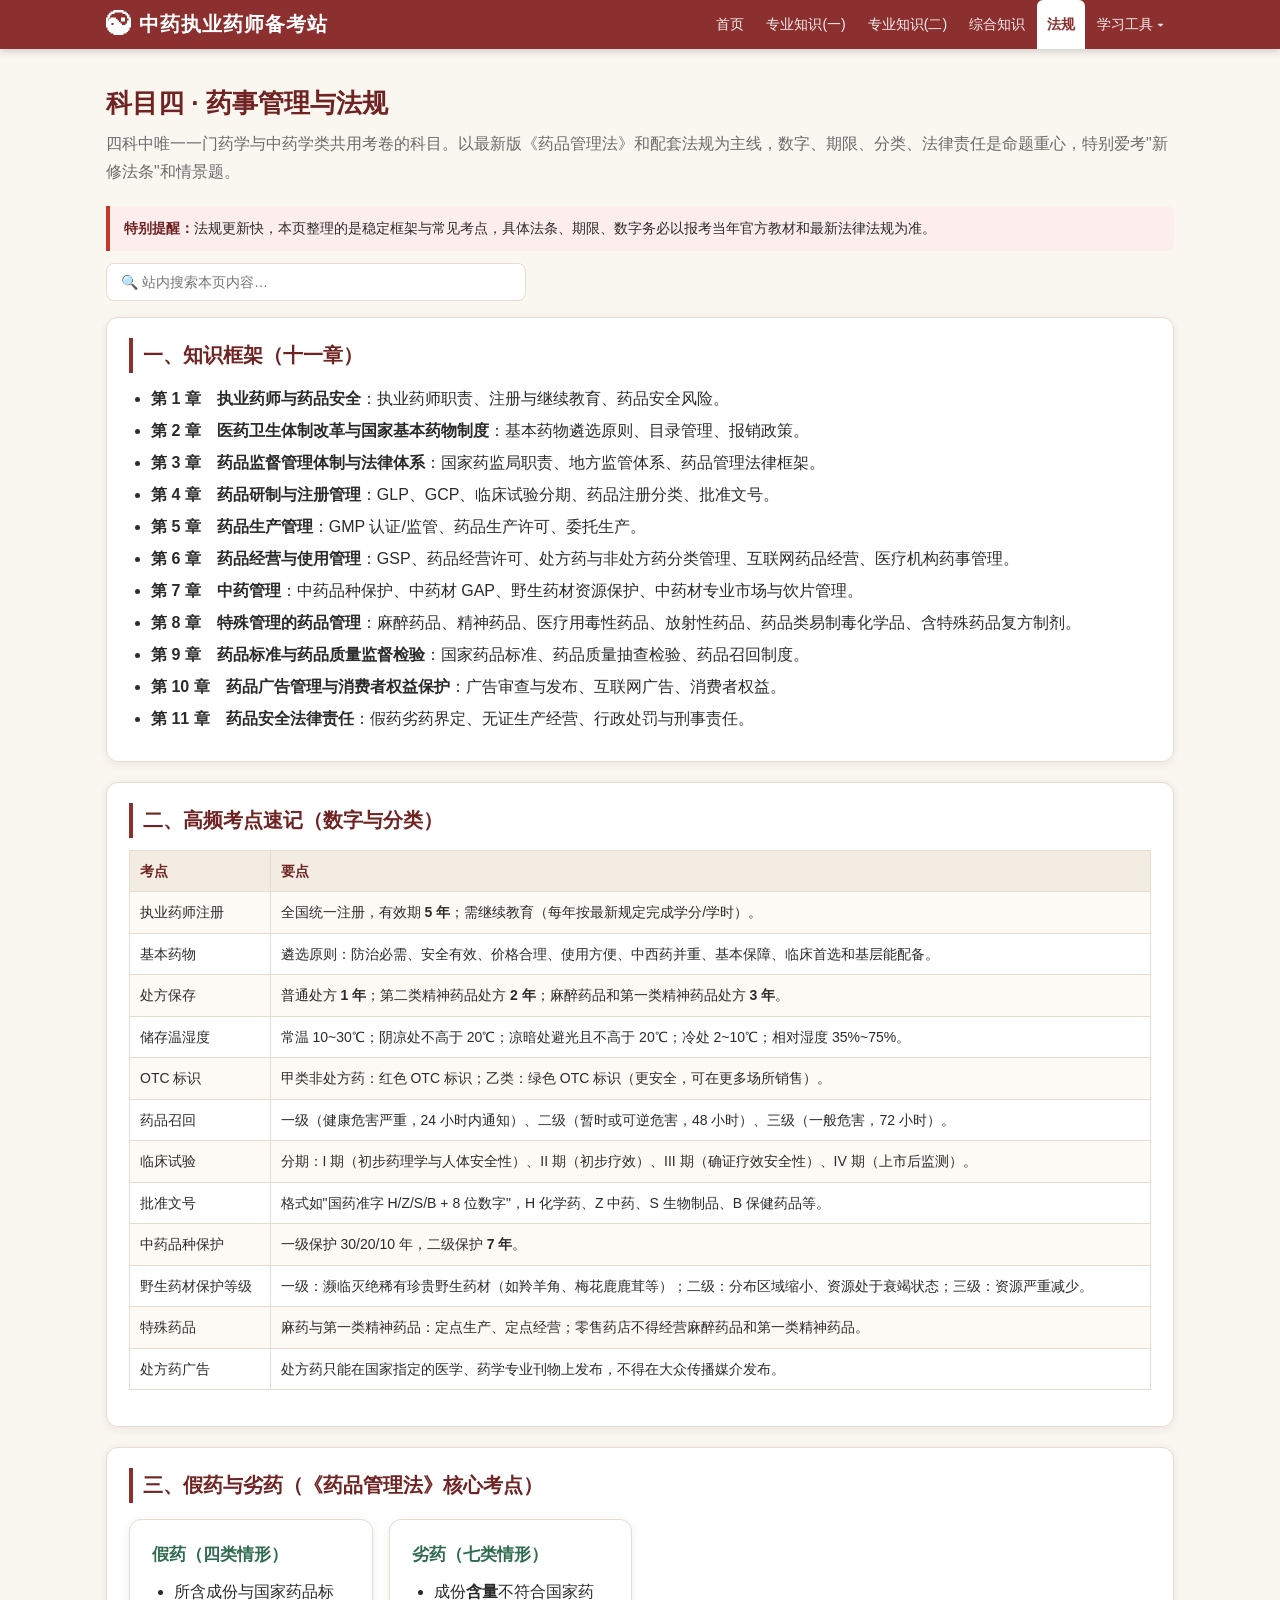
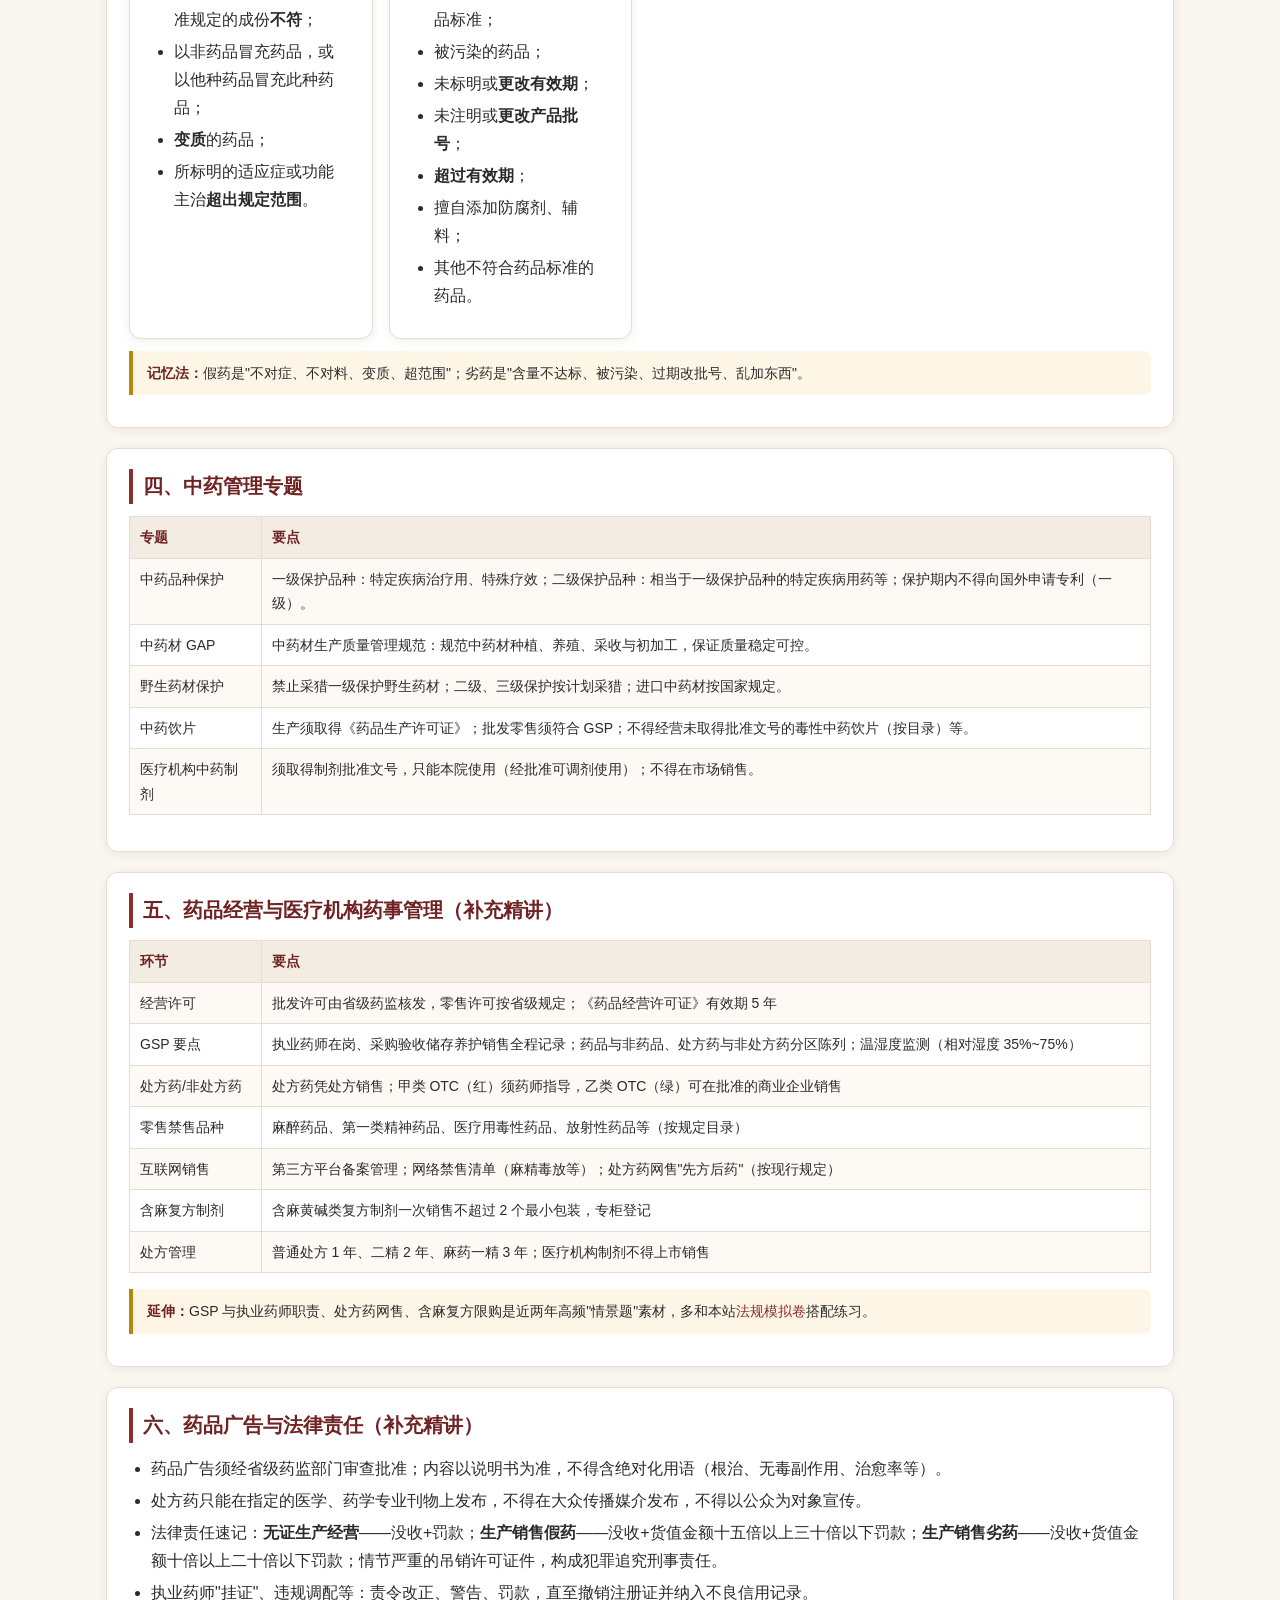
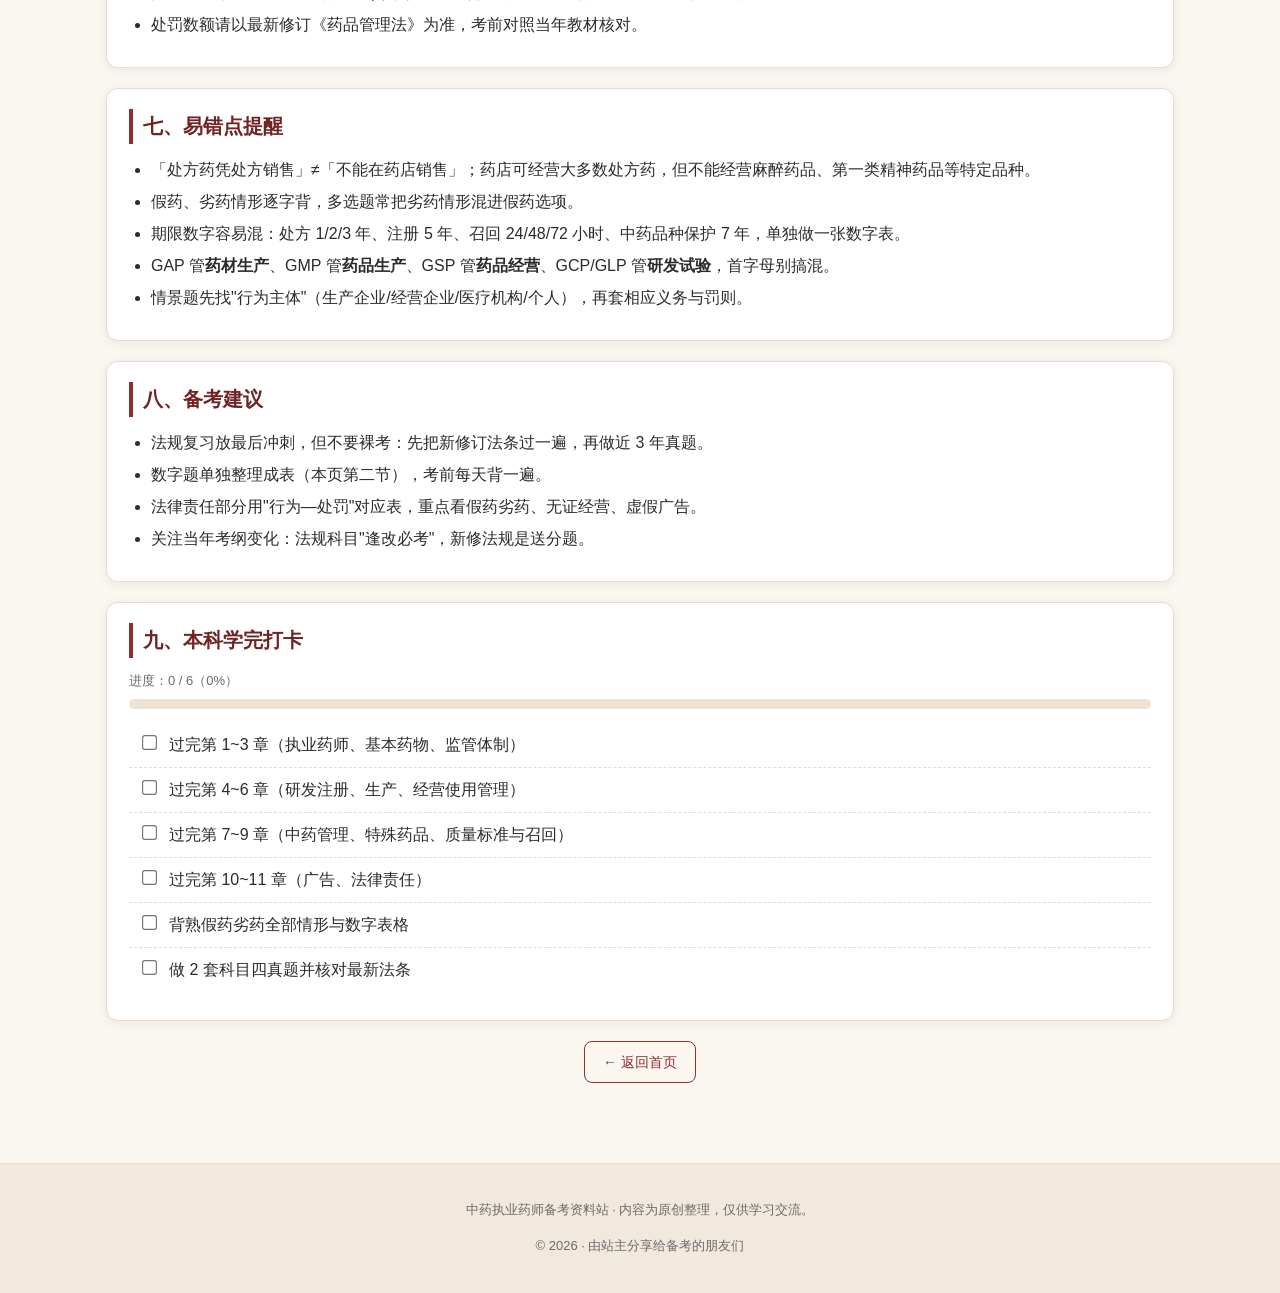
==== subjects/fl.html @ 7701dc7d "中药执业药师备考资料站：科目框架、口诀、精讲、模拟卷、视频导航" ====
<!DOCTYPE html>
<html lang="zh-CN">
<head>
  <meta charset="UTF-8">
  <meta name="viewport" content="width=device-width, initial-scale=1.0">
  <title>科目四 · 药事管理与法规｜中药执业药师备考站</title>
  <link rel="stylesheet" href="../css/style.css">
</head>
<body data-page="fl">
  <header class="site-header">
    <div class="header-inner">
      <div class="brand"><a href="../index.html"><span class="logo">☯</span> 中药执业药师备考站</a></div>
      <nav class="site-nav">
        <ul>
          <li><a href="../index.html">首页</a></li>
          <li><a href="z1.html">专业知识(一)</a></li>
          <li><a href="z2.html">专业知识(二)</a></li>
          <li><a href="zh.html">综合知识</a></li>
          <li><a href="fl.html">法规</a></li>
          <li class="dropdown">
            <a href="#" class="drop-toggle">学习工具 ▾</a>
            <ul class="drop-menu">
              <li><a href="../tools/koujue.html">记忆口诀</a></li>
              <li><a href="../tools/plan.html">备考计划</a></li>
              <li><a href="../tools/info.html">报考信息</a></li>
              <li><a href="../tools/videos.html">课件视频</a></li>
              <li><a href="../tools/mock.html">模拟试卷</a></li>
              <li><a href="../tools/jingjiang.html">精讲讲义</a></li>
            </ul>
          </li>
        </ul>
      </nav>
    </div>
  </header>

  <main class="wrap">
    <h1 class="page-title">科目四 · 药事管理与法规</h1>
    <p class="page-sub">四科中唯一一门药学与中药学类共用考卷的科目。以最新版《药品管理法》和配套法规为主线，数字、期限、分类、法律责任是命题重心，特别爱考"新修法条"和情景题。</p>

    <div class="tip tip-warn"><strong>特别提醒：</strong>法规更新快，本页整理的是稳定框架与常见考点，具体法条、期限、数字务必以报考当年官方教材和最新法律法规为准。</div>

    <input type="search" id="siteSearch" class="search-box" placeholder="🔍 站内搜索本页内容…">

    <div class="card" data-search>
      <h2>一、知识框架（十一章）</h2>
      <ul class="tight">
        <li><strong>第 1 章　执业药师与药品安全</strong>：执业药师职责、注册与继续教育、药品安全风险。</li>
        <li><strong>第 2 章　医药卫生体制改革与国家基本药物制度</strong>：基本药物遴选原则、目录管理、报销政策。</li>
        <li><strong>第 3 章　药品监督管理体制与法律体系</strong>：国家药监局职责、地方监管体系、药品管理法律框架。</li>
        <li><strong>第 4 章　药品研制与注册管理</strong>：GLP、GCP、临床试验分期、药品注册分类、批准文号。</li>
        <li><strong>第 5 章　药品生产管理</strong>：GMP 认证/监管、药品生产许可、委托生产。</li>
        <li><strong>第 6 章　药品经营与使用管理</strong>：GSP、药品经营许可、处方药与非处方药分类管理、互联网药品经营、医疗机构药事管理。</li>
        <li><strong>第 7 章　中药管理</strong>：中药品种保护、中药材 GAP、野生药材资源保护、中药材专业市场与饮片管理。</li>
        <li><strong>第 8 章　特殊管理的药品管理</strong>：麻醉药品、精神药品、医疗用毒性药品、放射性药品、药品类易制毒化学品、含特殊药品复方制剂。</li>
        <li><strong>第 9 章　药品标准与药品质量监督检验</strong>：国家药品标准、药品质量抽查检验、药品召回制度。</li>
        <li><strong>第 10 章　药品广告管理与消费者权益保护</strong>：广告审查与发布、互联网广告、消费者权益。</li>
        <li><strong>第 11 章　药品安全法律责任</strong>：假药劣药界定、无证生产经营、行政处罚与刑事责任。</li>
      </ul>
    </div>

    <div class="card" data-search>
      <h2>二、高频考点速记（数字与分类）</h2>
      <table>
        <tr><th>考点</th><th>要点</th></tr>
        <tr><td>执业药师注册</td><td>全国统一注册，有效期 <strong>5 年</strong>；需继续教育（每年按最新规定完成学分/学时）。</td></tr>
        <tr><td>基本药物</td><td>遴选原则：防治必需、安全有效、价格合理、使用方便、中西药并重、基本保障、临床首选和基层能配备。</td></tr>
        <tr><td>处方保存</td><td>普通处方 <strong>1 年</strong>；第二类精神药品处方 <strong>2 年</strong>；麻醉药品和第一类精神药品处方 <strong>3 年</strong>。</td></tr>
        <tr><td>储存温湿度</td><td>常温 10~30℃；阴凉处不高于 20℃；凉暗处避光且不高于 20℃；冷处 2~10℃；相对湿度 35%~75%。</td></tr>
        <tr><td>OTC 标识</td><td>甲类非处方药：红色 OTC 标识；乙类：绿色 OTC 标识（更安全，可在更多场所销售）。</td></tr>
        <tr><td>药品召回</td><td>一级（健康危害严重，24 小时内通知）、二级（暂时或可逆危害，48 小时）、三级（一般危害，72 小时）。</td></tr>
        <tr><td>临床试验</td><td>分期：I 期（初步药理学与人体安全性）、II 期（初步疗效）、III 期（确证疗效安全性）、IV 期（上市后监测）。</td></tr>
        <tr><td>批准文号</td><td>格式如"国药准字 H/Z/S/B + 8 位数字"，H 化学药、Z 中药、S 生物制品、B 保健药品等。</td></tr>
        <tr><td>中药品种保护</td><td>一级保护 30/20/10 年，二级保护 <strong>7 年</strong>。</td></tr>
        <tr><td>野生药材保护等级</td><td>一级：濒临灭绝稀有珍贵野生药材（如羚羊角、梅花鹿鹿茸等）；二级：分布区域缩小、资源处于衰竭状态；三级：资源严重减少。</td></tr>
        <tr><td>特殊药品</td><td>麻药与第一类精神药品：定点生产、定点经营；零售药店不得经营麻醉药品和第一类精神药品。</td></tr>
        <tr><td>处方药广告</td><td>处方药只能在国家指定的医学、药学专业刊物上发布，不得在大众传播媒介发布。</td></tr>
      </table>
    </div>

    <div class="card" data-search>
      <h2>三、假药与劣药（《药品管理法》核心考点）</h2>
      <div class="subject-grid">
        <div class="card" style="margin:0">
          <h3 style="margin-top:0">假药（四类情形）</h3>
          <ul class="tight">
            <li>所含成份与国家药品标准规定的成份<strong>不符</strong>；</li>
            <li>以非药品冒充药品，或以他种药品冒充此种药品；</li>
            <li><strong>变质</strong>的药品；</li>
            <li>所标明的适应症或功能主治<strong>超出规定范围</strong>。</li>
          </ul>
        </div>
        <div class="card" style="margin:0">
          <h3 style="margin-top:0">劣药（七类情形）</h3>
          <ul class="tight">
            <li>成份<strong>含量</strong>不符合国家药品标准；</li>
            <li>被污染的药品；</li>
            <li>未标明或<strong>更改有效期</strong>；</li>
            <li>未注明或<strong>更改产品批号</strong>；</li>
            <li><strong>超过有效期</strong>；</li>
            <li>擅自添加防腐剂、辅料；</li>
            <li>其他不符合药品标准的药品。</li>
          </ul>
        </div>
      </div>
      <div class="tip"><strong>记忆法：</strong>假药是"不对症、不对料、变质、超范围"；劣药是"含量不达标、被污染、过期改批号、乱加东西"。</div>
    </div>

    <div class="card" data-search>
      <h2>四、中药管理专题</h2>
      <table>
        <tr><th>专题</th><th>要点</th></tr>
        <tr><td>中药品种保护</td><td>一级保护品种：特定疾病治疗用、特殊疗效；二级保护品种：相当于一级保护品种的特定疾病用药等；保护期内不得向国外申请专利（一级）。</td></tr>
        <tr><td>中药材 GAP</td><td>中药材生产质量管理规范：规范中药材种植、养殖、采收与初加工，保证质量稳定可控。</td></tr>
        <tr><td>野生药材保护</td><td>禁止采猎一级保护野生药材；二级、三级保护按计划采猎；进口中药材按国家规定。</td></tr>
        <tr><td>中药饮片</td><td>生产须取得《药品生产许可证》；批发零售须符合 GSP；不得经营未取得批准文号的毒性中药饮片（按目录）等。</td></tr>
        <tr><td>医疗机构中药制剂</td><td>须取得制剂批准文号，只能本院使用（经批准可调剂使用）；不得在市场销售。</td></tr>
      </table>
    </div>

    <div class="card" data-search>
      <h2>五、药品经营与医疗机构药事管理（补充精讲）</h2>
      <table>
        <tr><th>环节</th><th>要点</th></tr>
        <tr><td>经营许可</td><td>批发许可由省级药监核发，零售许可按省级规定；《药品经营许可证》有效期 5 年</td></tr>
        <tr><td>GSP 要点</td><td>执业药师在岗、采购验收储存养护销售全程记录；药品与非药品、处方药与非处方药分区陈列；温湿度监测（相对湿度 35%~75%）</td></tr>
        <tr><td>处方药/非处方药</td><td>处方药凭处方销售；甲类 OTC（红）须药师指导，乙类 OTC（绿）可在批准的商业企业销售</td></tr>
        <tr><td>零售禁售品种</td><td>麻醉药品、第一类精神药品、医疗用毒性药品、放射性药品等（按规定目录）</td></tr>
        <tr><td>互联网销售</td><td>第三方平台备案管理；网络禁售清单（麻精毒放等）；处方药网售"先方后药"（按现行规定）</td></tr>
        <tr><td>含麻复方制剂</td><td>含麻黄碱类复方制剂一次销售不超过 2 个最小包装，专柜登记</td></tr>
        <tr><td>处方管理</td><td>普通处方 1 年、二精 2 年、麻药一精 3 年；医疗机构制剂不得上市销售</td></tr>
      </table>
      <div class="tip"><strong>延伸：</strong>GSP 与执业药师职责、处方药网售、含麻复方限购是近两年高频"情景题"素材，多和本站<a href="../tools/mock-fagui.html">法规模拟卷</a>搭配练习。</div>
    </div>

    <div class="card" data-search>
      <h2>六、药品广告与法律责任（补充精讲）</h2>
      <ul class="tight">
        <li>药品广告须经省级药监部门审查批准；内容以说明书为准，不得含绝对化用语（根治、无毒副作用、治愈率等）。</li>
        <li>处方药只能在指定的医学、药学专业刊物上发布，不得在大众传播媒介发布，不得以公众为对象宣传。</li>
        <li>法律责任速记：<strong>无证生产经营</strong>——没收+罚款；<strong>生产销售假药</strong>——没收+货值金额十五倍以上三十倍以下罚款；<strong>生产销售劣药</strong>——没收+货值金额十倍以上二十倍以下罚款；情节严重的吊销许可证件，构成犯罪追究刑事责任。</li>
        <li>执业药师"挂证"、违规调配等：责令改正、警告、罚款，直至撤销注册证并纳入不良信用记录。</li>
        <li>处罚数额请以最新修订《药品管理法》为准，考前对照当年教材核对。</li>
      </ul>
    </div>

    <div class="card" data-search>
      <h2>七、易错点提醒</h2>
      <ul class="tight">
        <li>「处方药凭处方销售」≠「不能在药店销售」；药店可经营大多数处方药，但不能经营麻醉药品、第一类精神药品等特定品种。</li>
        <li>假药、劣药情形逐字背，多选题常把劣药情形混进假药选项。</li>
        <li>期限数字容易混：处方 1/2/3 年、注册 5 年、召回 24/48/72 小时、中药品种保护 7 年，单独做一张数字表。</li>
        <li>GAP 管<strong>药材生产</strong>、GMP 管<strong>药品生产</strong>、GSP 管<strong>药品经营</strong>、GCP/GLP 管<strong>研发试验</strong>，首字母别搞混。</li>
        <li>情景题先找"行为主体"（生产企业/经营企业/医疗机构/个人），再套相应义务与罚则。</li>
      </ul>
    </div>

    <div class="card" data-search>
      <h2>八、备考建议</h2>
      <ul class="tight">
        <li>法规复习放最后冲刺，但不要裸考：先把新修订法条过一遍，再做近 3 年真题。</li>
        <li>数字题单独整理成表（本页第二节），考前每天背一遍。</li>
        <li>法律责任部分用"行为—处罚"对应表，重点看假药劣药、无证经营、虚假广告。</li>
        <li>关注当年考纲变化：法规科目"逢改必考"，新修法规是送分题。</li>
      </ul>
    </div>

    <div class="card">
      <h2>九、本科学完打卡</h2>
      <div class="progress-wrap">
        <div class="progress-text">进度：0 / 0</div>
        <div class="progress-bar"><div class="progress-fill"></div></div>
      </div>
      <ul class="checklist">
        <li><input type="checkbox" id="fl-1" data-k="fl-1"><label for="fl-1">过完第 1~3 章（执业药师、基本药物、监管体制）</label></li>
        <li><input type="checkbox" id="fl-2" data-k="fl-2"><label for="fl-2">过完第 4~6 章（研发注册、生产、经营使用管理）</label></li>
        <li><input type="checkbox" id="fl-3" data-k="fl-3"><label for="fl-3">过完第 7~9 章（中药管理、特殊药品、质量标准与召回）</label></li>
        <li><input type="checkbox" id="fl-4" data-k="fl-4"><label for="fl-4">过完第 10~11 章（广告、法律责任）</label></li>
        <li><input type="checkbox" id="fl-5" data-k="fl-5"><label for="fl-5">背熟假药劣药全部情形与数字表格</label></li>
        <li><input type="checkbox" id="fl-6" data-k="fl-6"><label for="fl-6">做 2 套科目四真题并核对最新法条</label></li>
      </ul>
    </div>

    <p class="center no-print"><a class="btn btn-outline" href="../index.html">← 返回首页</a></p>
  </main>

  <footer class="footer">
    <p>中药执业药师备考资料站 · 内容为原创整理，仅供学习交流。</p>
    <p>© <span data-year>2026</span> · 由站主分享给备考的朋友们</p>
  </footer>

  <script src="../js/main.js"></script>
</body>
</html>
---- css/style.css ----
:root {
  --brand: #8c2f2f;
  --brand-dark: #6f2323;
  --brand-light: #b04a3e;
  --accent: #2f6b4f;
  --accent-light: #e8f0ea;
  --gold: #b8860b;
  --bg: #faf6f0;
  --card: #ffffff;
  --ink: #2b2b2b;
  --muted: #6b6b6b;
  --line: #e6ddd0;
  --shadow: 0 2px 10px rgba(80, 50, 30, .08);
  --radius: 12px;
}

* { box-sizing: border-box; }

html { scroll-behavior: smooth; }

body {
  margin: 0;
  font-family: "Microsoft YaHei", "PingFang SC", "Hiragino Sans GB", "Noto Sans SC", sans-serif;
  background: var(--bg);
  color: var(--ink);
  line-height: 1.75;
}

a { color: var(--brand); text-decoration: none; }
a:hover { text-decoration: underline; }

/* ---------- 顶部导航 ---------- */
.site-header {
  position: sticky;
  top: 0;
  z-index: 50;
  background: var(--brand);
  color: #fff;
  box-shadow: 0 2px 8px rgba(0,0,0,.18);
}

.header-inner {
  max-width: 1100px;
  margin: 0 auto;
  padding: 0 16px;
  display: flex;
  align-items: center;
  justify-content: space-between;
  flex-wrap: wrap;
  gap: 8px;
}

.brand a {
  color: #fff;
  font-size: 20px;
  font-weight: 700;
  letter-spacing: 1px;
  display: flex;
  align-items: center;
  gap: 8px;
}
.brand a:hover { text-decoration: none; }
.brand .logo { font-size: 24px; }

.site-nav ul {
  list-style: none;
  display: flex;
  flex-wrap: wrap;
  gap: 2px;
  margin: 0;
  padding: 0;
}

.site-nav a {
  display: block;
  color: rgba(255,255,255,.92);
  padding: 12px 10px;
  font-size: 14px;
  border-radius: 6px 6px 0 0;
}
.site-nav a:hover { background: rgba(255,255,255,.14); text-decoration: none; }
.site-nav a.active { background: #fff; color: var(--brand); font-weight: 600; }

/* 导航下拉菜单 */
.site-nav .dropdown { position: relative; }
.site-nav .drop-menu {
  display: none;
  position: absolute;
  top: 100%;
  left: 0;
  background: #fff;
  border: 1px solid var(--line);
  border-radius: 0 0 8px 8px;
  box-shadow: var(--shadow);
  min-width: 150px;
  padding: 4px 0;
  z-index: 60;
}
.site-nav .dropdown:hover .drop-menu,
.site-nav .dropdown.open .drop-menu { display: block; }
.site-nav .drop-menu a {
  color: var(--ink);
  padding: 8px 16px;
  border-radius: 0;
}
.site-nav .drop-menu a:hover,
.site-nav .drop-menu a.active { background: #f7e8e4; color: var(--brand); font-weight: 600; }

/* ---------- 布局 ---------- */
.wrap { max-width: 1100px; margin: 0 auto; padding: 24px 16px 64px; }

.hero {
  background: linear-gradient(135deg, #7a2626 0%, #a8443a 60%, #c06a3c 100%);
  color: #fff;
  border-radius: var(--radius);
  padding: 40px 32px;
  margin-bottom: 28px;
  position: relative;
  overflow: hidden;
}
.hero::after {
  content: "藥";
  position: absolute;
  right: -20px;
  bottom: -60px;
  font-size: 240px;
  opacity: .12;
  font-family: "KaiTi", "STKaiti", serif;
  line-height: 1;
}
.hero h1 { margin: 0 0 8px; font-size: 30px; letter-spacing: 1px; }
.hero p { margin: 6px 0; opacity: .94; max-width: 720px; }
.hero .badges { margin-top: 16px; display: flex; flex-wrap: wrap; gap: 8px; }
.hero .badge {
  background: rgba(255,255,255,.18);
  border: 1px solid rgba(255,255,255,.35);
  padding: 4px 12px;
  border-radius: 999px;
  font-size: 13px;
}

.page-title { font-size: 26px; margin: 8px 0 4px; color: var(--brand-dark); }
.page-sub { color: var(--muted); margin: 0 0 20px; }

.card {
  background: var(--card);
  border: 1px solid var(--line);
  border-radius: var(--radius);
  box-shadow: var(--shadow);
  padding: 20px 22px;
  margin-bottom: 20px;
}

.card h2 {
  margin: 0 0 12px;
  font-size: 20px;
  color: var(--brand-dark);
  border-left: 4px solid var(--brand);
  padding-left: 10px;
}
.card h3 { font-size: 17px; color: var(--accent); margin: 20px 0 8px; }

/* ---------- 科目卡片 ---------- */
.subject-grid {
  display: grid;
  grid-template-columns: repeat(auto-fill, minmax(240px, 1fr));
  gap: 16px;
  margin: 16px 0 8px;
}

.subject-card {
  display: block;
  background: var(--card);
  border: 1px solid var(--line);
  border-radius: var(--radius);
  box-shadow: var(--shadow);
  padding: 18px;
  color: var(--ink);
  transition: transform .15s ease, box-shadow .15s ease;
}
.subject-card:hover {
  transform: translateY(-3px);
  box-shadow: 0 6px 18px rgba(80,50,30,.14);
  text-decoration: none;
}
.subject-card .num {
  display: inline-block;
  background: var(--brand);
  color: #fff;
  border-radius: 6px;
  font-size: 12px;
  padding: 2px 8px;
  margin-bottom: 8px;
}
.subject-card h3 { margin: 6px 0 8px; color: var(--brand-dark); font-size: 17px; }
.subject-card p { margin: 0; font-size: 13.5px; color: var(--muted); }

/* ---------- 表格 ---------- */
table {
  width: 100%;
  border-collapse: collapse;
  margin: 10px 0 16px;
  font-size: 14px;
  background: #fff;
}
th, td {
  border: 1px solid var(--line);
  padding: 8px 10px;
  text-align: left;
  vertical-align: top;
}
th { background: #f3ece2; color: var(--brand-dark); font-weight: 600; }
tr:nth-child(even) td { background: #fdfaf5; }

/* ---------- 折叠面板 ---------- */
details {
  border: 1px solid var(--line);
  border-radius: 8px;
  background: #fff;
  margin: 10px 0;
  overflow: hidden;
}
details summary {
  cursor: pointer;
  padding: 12px 16px;
  font-weight: 600;
  color: var(--brand-dark);
  background: #fbf7f0;
  list-style: none;
  position: relative;
}
details summary::-webkit-details-marker { display: none; }
details summary::after {
  content: "▾";
  position: absolute;
  right: 16px;
  color: var(--brand);
  transition: transform .2s;
}
details[open] summary::after { transform: rotate(180deg); }
details .body { padding: 6px 18px 16px; }

/* ---------- 标签 ---------- */
.tag {
  display: inline-block;
  font-size: 12px;
  padding: 1px 8px;
  border-radius: 4px;
  margin: 0 4px 4px 0;
}
.tag-hot { background: #fdeaea; color: #b03a2e; border: 1px solid #f3c2bd; }
.tag-hard { background: #fdf3e0; color: #9a6b00; border: 1px solid #ecd9a8; }
.tag-key { background: var(--accent-light); color: var(--accent); border: 1px solid #bfd8c8; }

/* ---------- 清单 ---------- */
ul.tight { padding-left: 22px; margin: 8px 0; }
ul.tight li { margin: 4px 0; }

.pill-list { display: flex; flex-wrap: wrap; gap: 8px; padding: 0; list-style: none; }
.pill-list li {
  background: #f3ece2;
  border-radius: 999px;
  padding: 3px 12px;
  font-size: 13px;
  color: #5c4636;
}

/* ---------- 检查清单（学习打卡） ---------- */
.checklist { list-style: none; padding: 0; margin: 8px 0; }
.checklist li {
  display: flex;
  align-items: flex-start;
  gap: 10px;
  padding: 8px 10px;
  border-bottom: 1px dashed var(--line);
}
.checklist li:last-child { border-bottom: none; }
.checklist input { margin-top: 5px; accent-color: var(--brand); transform: scale(1.15); }
.checklist label { cursor: pointer; flex: 1; }
.checklist li.done label { text-decoration: line-through; color: var(--muted); }

/* ---------- 提示框 ---------- */
.tip {
  border-left: 4px solid var(--gold);
  background: #fdf6e7;
  padding: 10px 14px;
  border-radius: 0 8px 8px 0;
  margin: 12px 0;
  font-size: 14px;
}
.tip-warn {
  border-left-color: #c0392b;
  background: #fdeeed;
}
.tip-info {
  border-left-color: #2f6b8f;
  background: #eaf3f8;
}
.tip strong { color: var(--brand-dark); }

/* ---------- 搜索 ---------- */
.search-box {
  width: 100%;
  max-width: 420px;
  padding: 10px 14px;
  border: 1px solid var(--line);
  border-radius: 8px;
  font-size: 14px;
  background: #fff;
  margin-bottom: 16px;
}
.search-box:focus { outline: 2px solid var(--brand-light); border-color: transparent; }

/* ---------- 其他 ---------- */
.muted { color: var(--muted); font-size: 13px; }
.center { text-align: center; }
.btn {
  display: inline-block;
  background: var(--brand);
  color: #fff;
  padding: 8px 18px;
  border-radius: 8px;
  font-size: 14px;
  border: none;
  cursor: pointer;
}
.btn:hover { background: var(--brand-dark); text-decoration: none; }
.btn-outline {
  background: transparent;
  border: 1px solid var(--brand);
  color: var(--brand);
}
.btn-outline:hover { background: #f7e8e4; }

.footer {
  background: #f1e9dd;
  border-top: 1px solid var(--line);
  padding: 22px 16px;
  text-align: center;
  font-size: 13px;
  color: var(--muted);
}
.footer a { color: var(--brand); }

.progress-wrap { margin: 6px 0 14px; }
.progress-bar {
  height: 10px;
  background: #eee3d3;
  border-radius: 999px;
  overflow: hidden;
  margin-top: 6px;
}
.progress-fill {
  height: 100%;
  width: 0;
  background: linear-gradient(90deg, var(--accent), #4f9a72);
  transition: width .25s ease;
}
.progress-text { font-size: 13px; color: var(--muted); }

/* ---------- 在线答题 ---------- */
.quiz-toolbar { display: flex; gap: 10px; align-items: center; flex-wrap: wrap; margin: 12px 0 18px; }
.quiz-score {
  font-size: 18px;
  font-weight: 700;
  color: var(--brand-dark);
  background: #fbf3ec;
  border: 1px dashed var(--brand-light);
  border-radius: 8px;
  padding: 8px 16px;
}
.quiz-q { border: 1px solid var(--line); border-radius: 10px; background: #fff; padding: 14px 16px; margin: 0 0 16px; }
.quiz-q .q-head { display: flex; align-items: center; gap: 8px; margin-bottom: 8px; }
.quiz-q .q-no {
  background: var(--brand);
  color: #fff;
  border-radius: 6px;
  min-width: 28px;
  height: 28px;
  display: inline-flex;
  align-items: center;
  justify-content: center;
  font-size: 13px;
  font-weight: 700;
}
.quiz-q .q-type {
  font-size: 12px;
  padding: 1px 8px;
  border-radius: 4px;
  background: #fdf3e0;
  color: #9a6b00;
  border: 1px solid #ecd9a8;
}
.quiz-q .q-text { margin: 4px 0 10px; font-weight: 600; }
.quiz-q .opts { list-style: none; padding: 0; margin: 0; }
.quiz-q .opts li {
  padding: 8px 12px;
  border: 1px solid var(--line);
  border-radius: 6px;
  margin: 6px 0;
  cursor: pointer;
  transition: background .12s ease, border-color .12s ease;
  font-size: 14px;
}
.quiz-q .opts li:hover { background: #fbf7f0; }
.quiz-q .opts li.selected { background: #eef3ff; border-color: #8fb0e8; }
.quiz-q .opts li.correct { background: #e6f4ea; border-color: #2f6b4f; }
.quiz-q .opts li.wrong { background: #fdeeed; border-color: #c0392b; }
.quiz-q .opts li.disabled { cursor: default; }
.quiz-q .opts li.disabled:hover { background: transparent; }
.quiz-q .explain {
  display: none;
  margin-top: 10px;
  padding: 10px 14px;
  background: #eaf3f8;
  border-left: 4px solid #2f6b8f;
  border-radius: 0 8px 8px 0;
  font-size: 13.5px;
}
.quiz-q .explain.show { display: block; }
.quiz-q .mark { margin-left: 6px; font-weight: 700; }
.mark-right { color: #2f6b4f; }
.mark-wrong { color: #c0392b; }

@media (max-width: 720px) {
  .hero h1 { font-size: 24px; }
  .hero { padding: 28px 20px; }
  .site-nav a { padding: 10px 8px; font-size: 13px; }
  .card { padding: 16px; }
}

@media print {
  .site-header, .search-box, .no-print { display: none !important; }
  .card { box-shadow: none; border: 1px solid #ccc; break-inside: avoid; }
  body { background: #fff; }
}
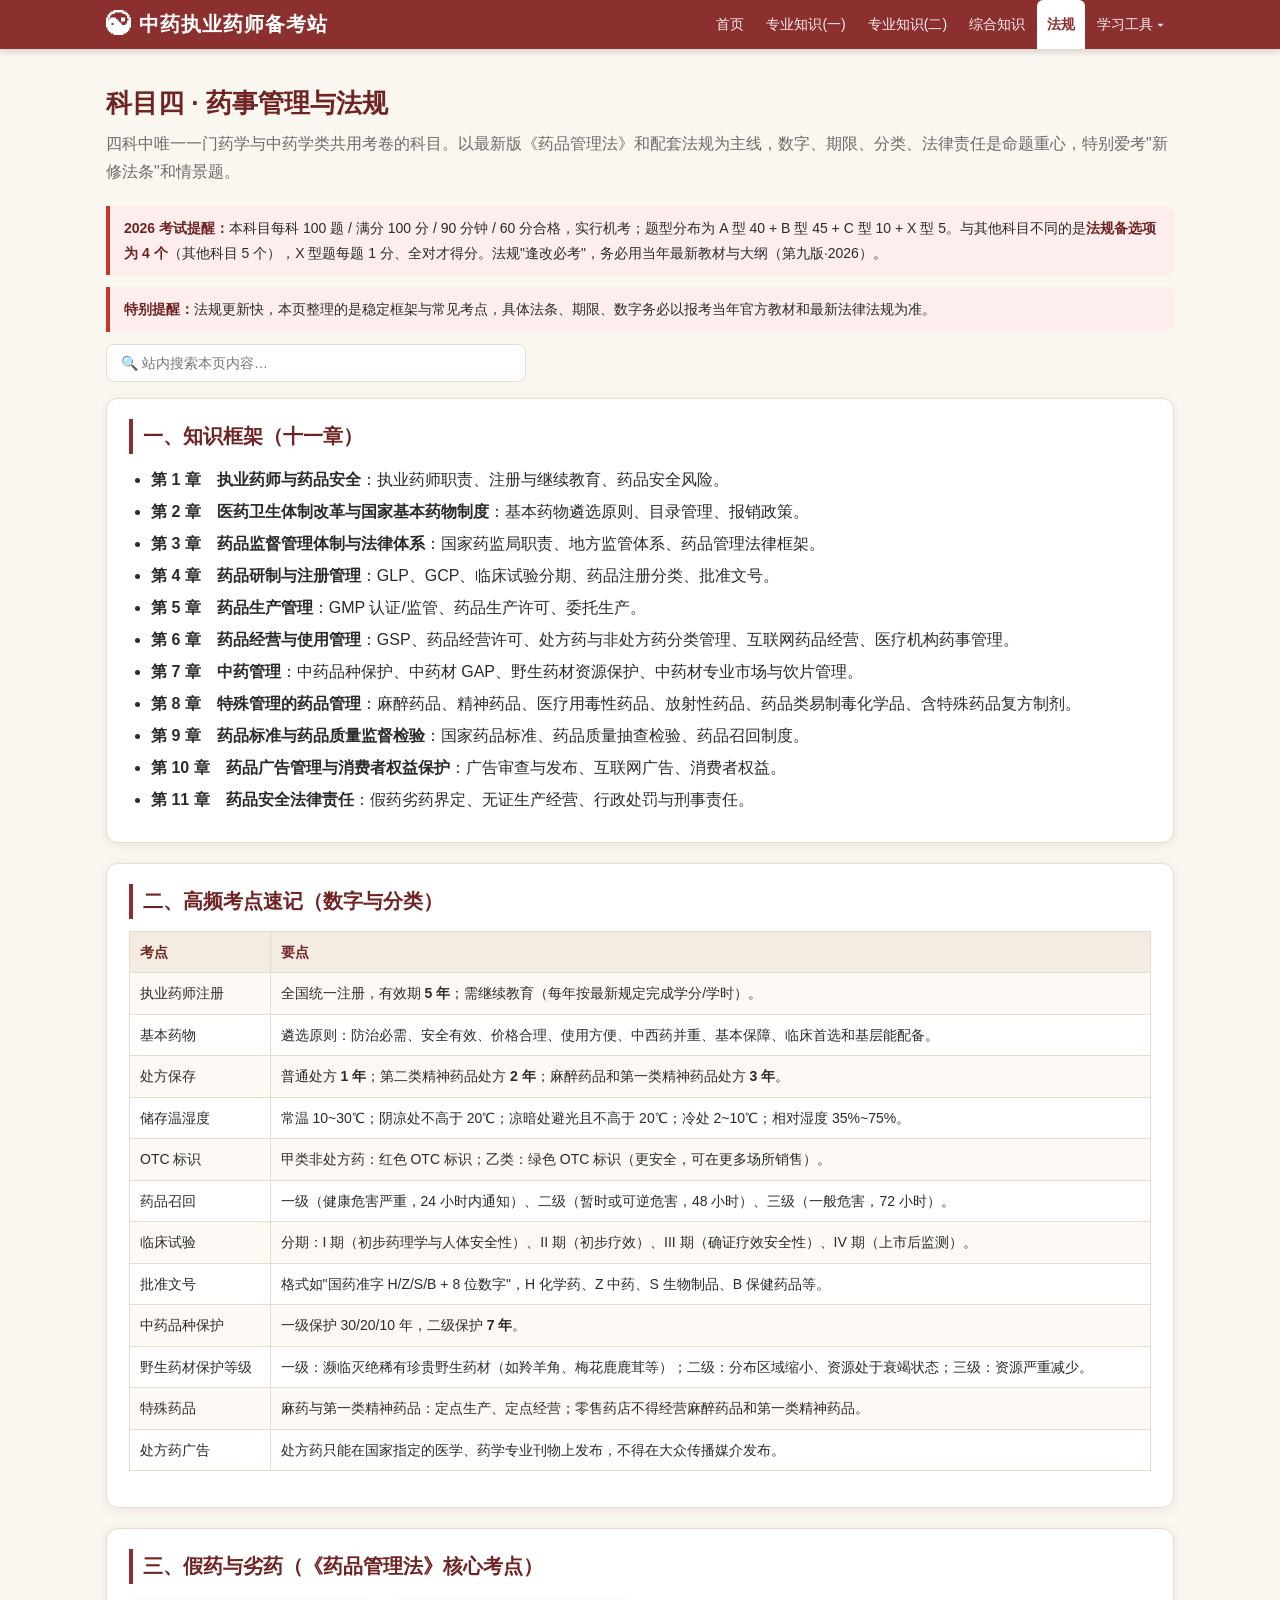
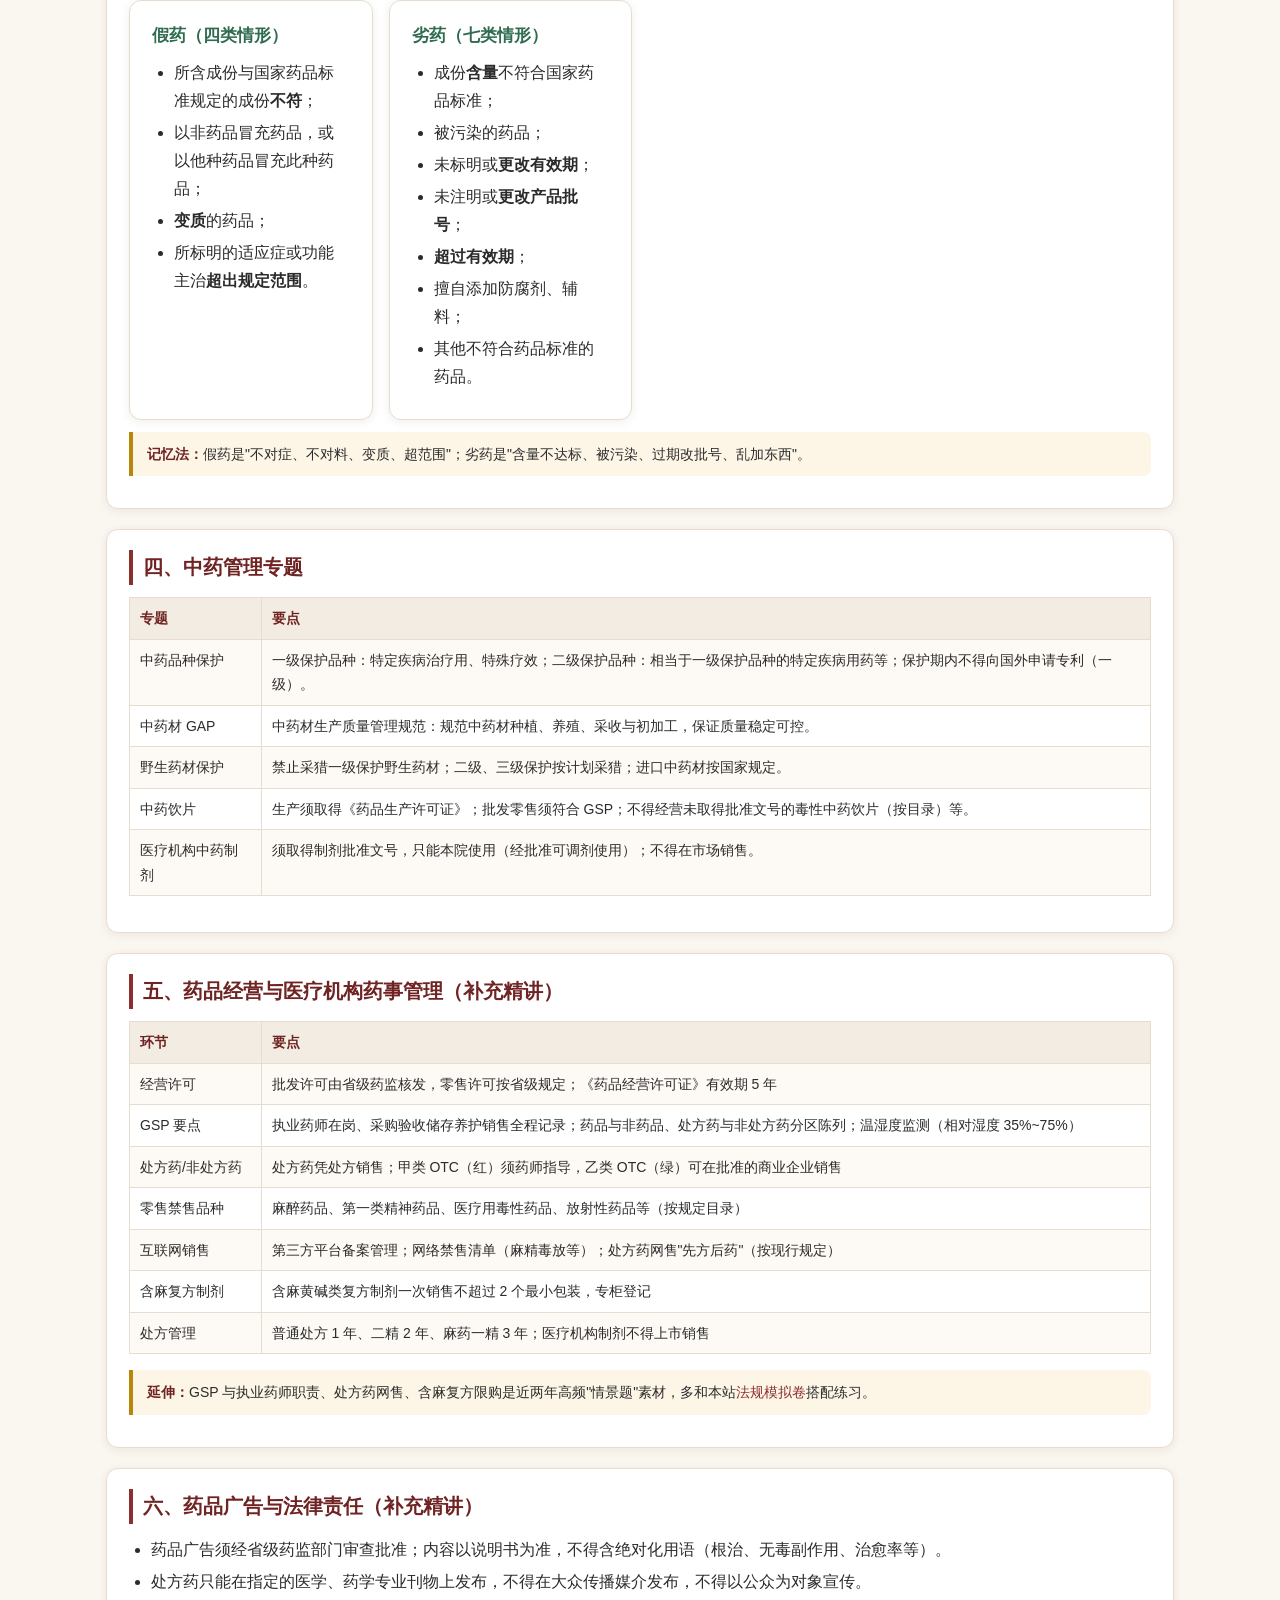
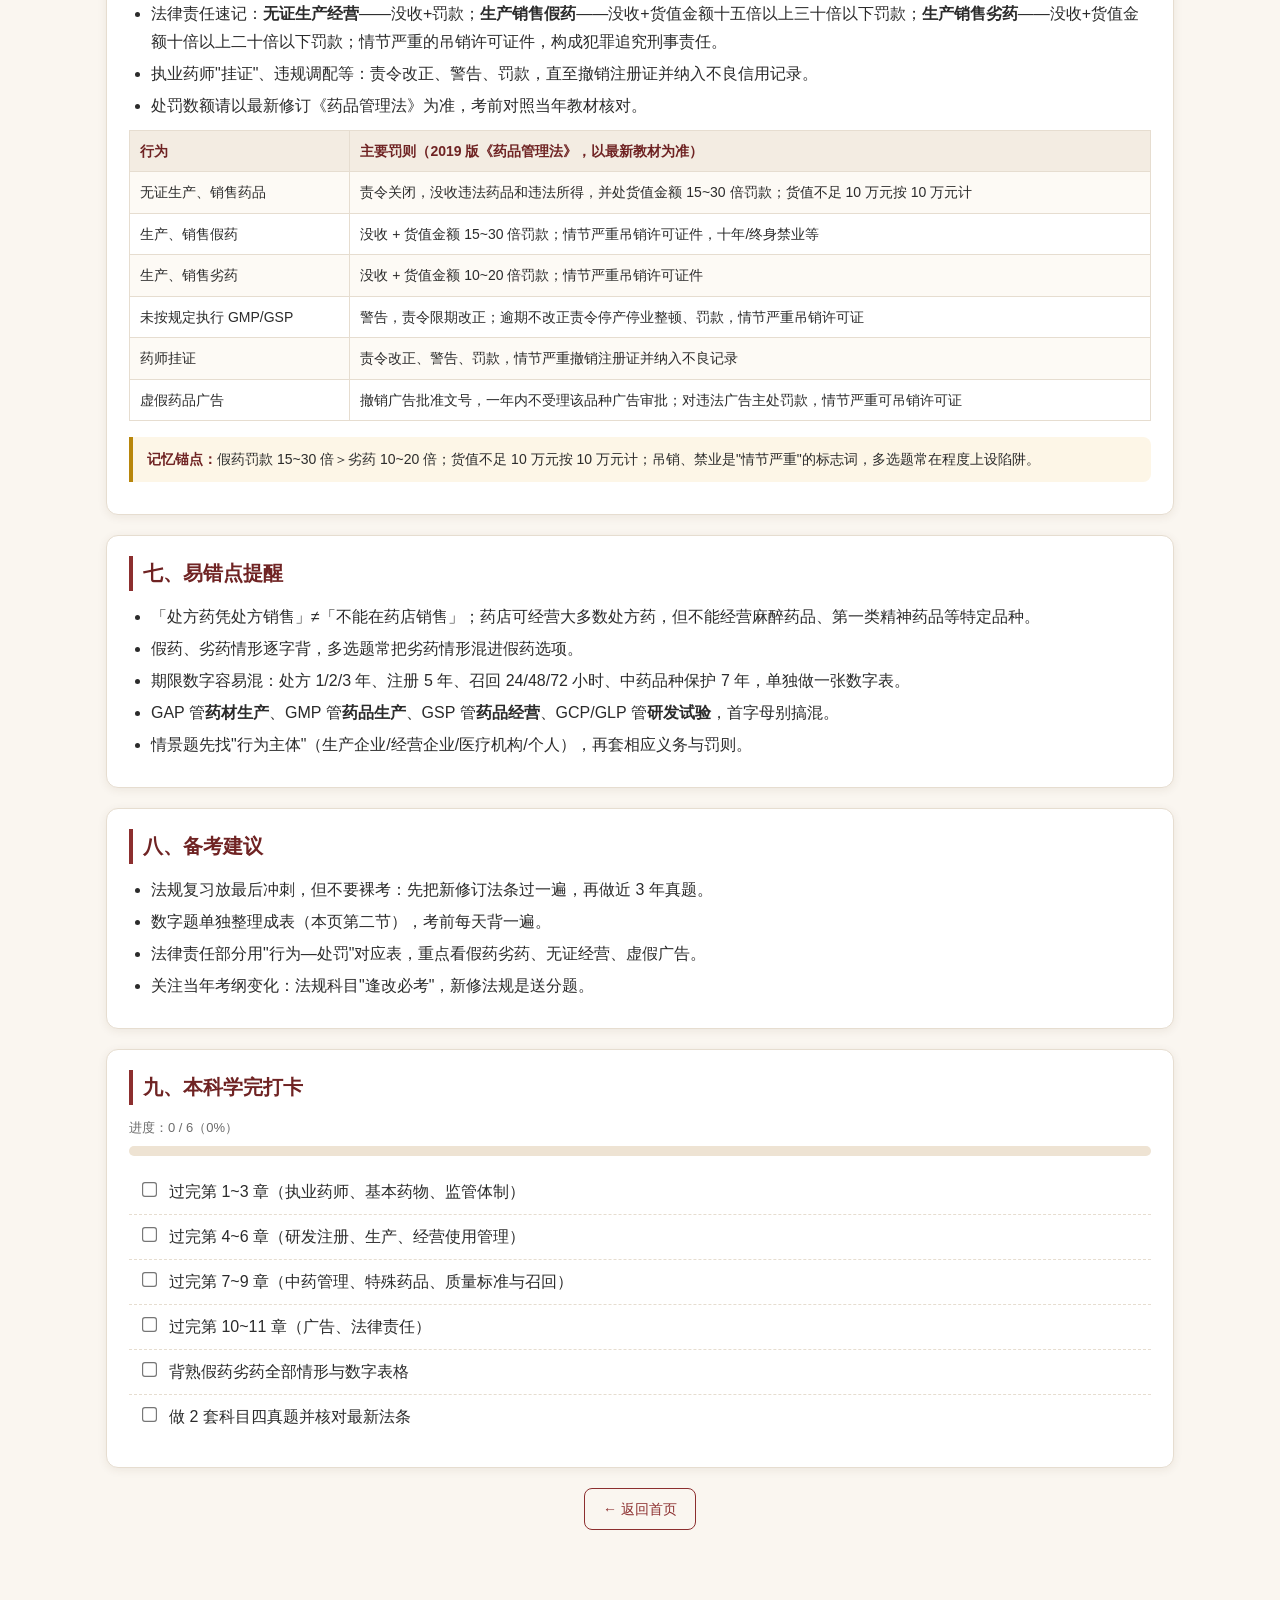
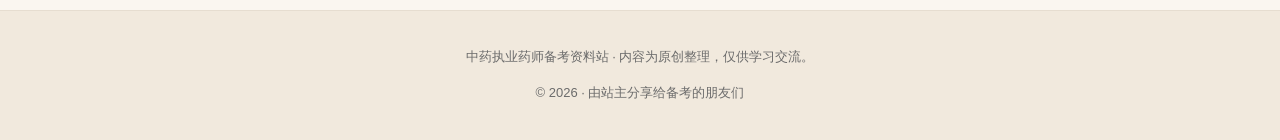
==== commit 2a251937: "中药执业药师备考资料站：科目框架、口诀、精讲、模拟卷、视频导航" ====
--- a/subjects/fl.html
+++ b/subjects/fl.html
@@ -37,6 +37,8 @@
     <h1 class="page-title">科目四 · 药事管理与法规</h1>
     <p class="page-sub">四科中唯一一门药学与中药学类共用考卷的科目。以最新版《药品管理法》和配套法规为主线，数字、期限、分类、法律责任是命题重心，特别爱考"新修法条"和情景题。</p>
 
+    <div class="tip tip-warn"><strong>2026 考试提醒：</strong>本科目每科 100 题 / 满分 100 分 / 90 分钟 / 60 分合格，实行机考；题型分布为 A 型 40 + B 型 45 + C 型 10 + X 型 5。与其他科目不同的是<strong>法规备选项为 4 个</strong>（其他科目 5 个），X 型题每题 1 分、全对才得分。法规"逢改必考"，务必用当年最新教材与大纲（第九版·2026）。</div>
+
     <div class="tip tip-warn"><strong>特别提醒：</strong>法规更新快，本页整理的是稳定框架与常见考点，具体法条、期限、数字务必以报考当年官方教材和最新法律法规为准。</div>
 
     <input type="search" id="siteSearch" class="search-box" placeholder="🔍 站内搜索本页内容…">
@@ -141,6 +143,16 @@
         <li>执业药师"挂证"、违规调配等：责令改正、警告、罚款，直至撤销注册证并纳入不良信用记录。</li>
         <li>处罚数额请以最新修订《药品管理法》为准，考前对照当年教材核对。</li>
       </ul>
+      <table>
+        <tr><th>行为</th><th>主要罚则（2019 版《药品管理法》，以最新教材为准）</th></tr>
+        <tr><td>无证生产、销售药品</td><td>责令关闭，没收违法药品和违法所得，并处货值金额 15~30 倍罚款；货值不足 10 万元按 10 万元计</td></tr>
+        <tr><td>生产、销售假药</td><td>没收 + 货值金额 15~30 倍罚款；情节严重吊销许可证件，十年/终身禁业等</td></tr>
+        <tr><td>生产、销售劣药</td><td>没收 + 货值金额 10~20 倍罚款；情节严重吊销许可证件</td></tr>
+        <tr><td>未按规定执行 GMP/GSP</td><td>警告，责令限期改正；逾期不改正责令停产停业整顿、罚款，情节严重吊销许可证</td></tr>
+        <tr><td>药师挂证</td><td>责令改正、警告、罚款，情节严重撤销注册证并纳入不良记录</td></tr>
+        <tr><td>虚假药品广告</td><td>撤销广告批准文号，一年内不受理该品种广告审批；对违法广告主处罚款，情节严重可吊销许可证</td></tr>
+      </table>
+      <div class="tip"><strong>记忆锚点：</strong>假药罚款 15~30 倍＞劣药 10~20 倍；货值不足 10 万元按 10 万元计；吊销、禁业是"情节严重"的标志词，多选题常在程度上设陷阱。</div>
     </div>
 
     <div class="card" data-search>
--- a/css/style.css
+++ b/css/style.css
@@ -392,6 +392,8 @@
   border: 1px solid #ecd9a8;
 }
 .quiz-q .q-text { margin: 4px 0 10px; font-weight: 600; }
+.quiz-q .q-pairs { margin: 8px 0 4px; padding-left: 22px; font-weight: 400; font-size: 14px; }
+.quiz-q .q-pairs li { margin: 2px 0; }
 .quiz-q .opts { list-style: none; padding: 0; margin: 0; }
 .quiz-q .opts li {
   padding: 8px 12px;
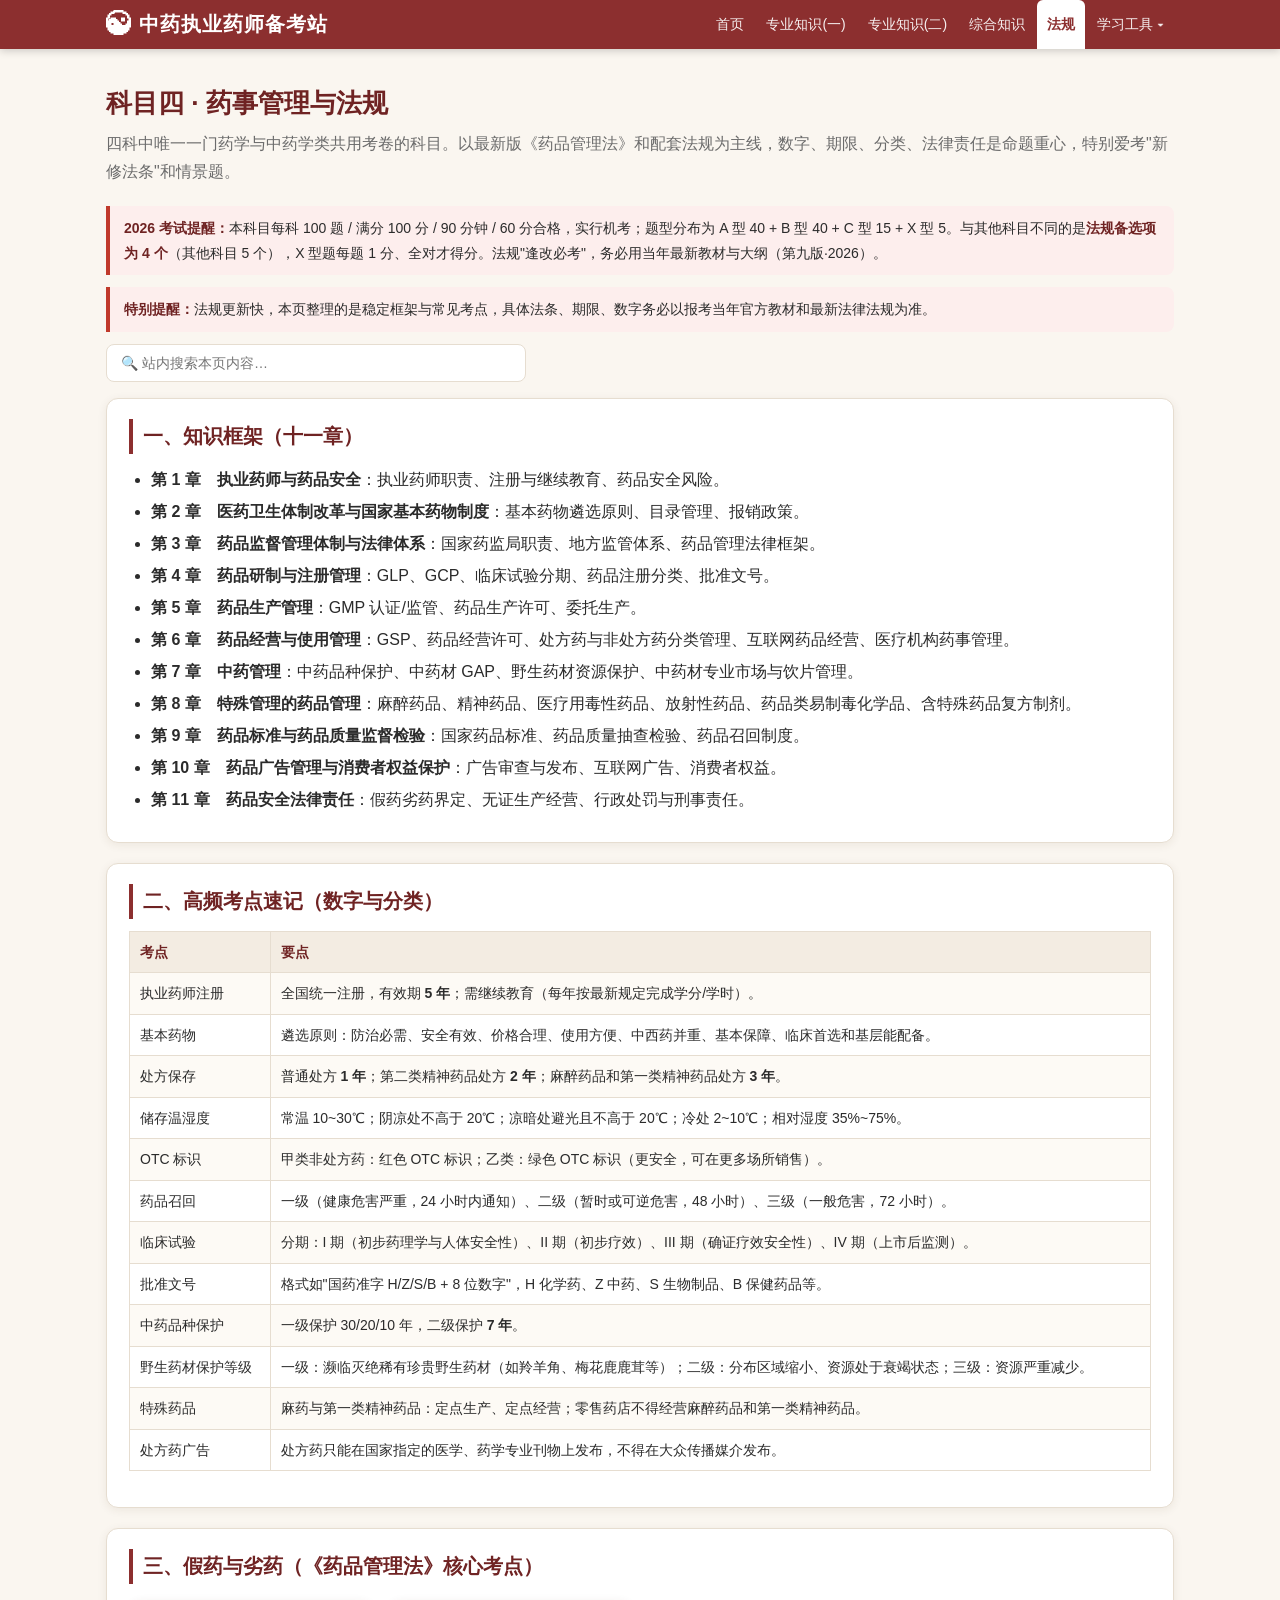
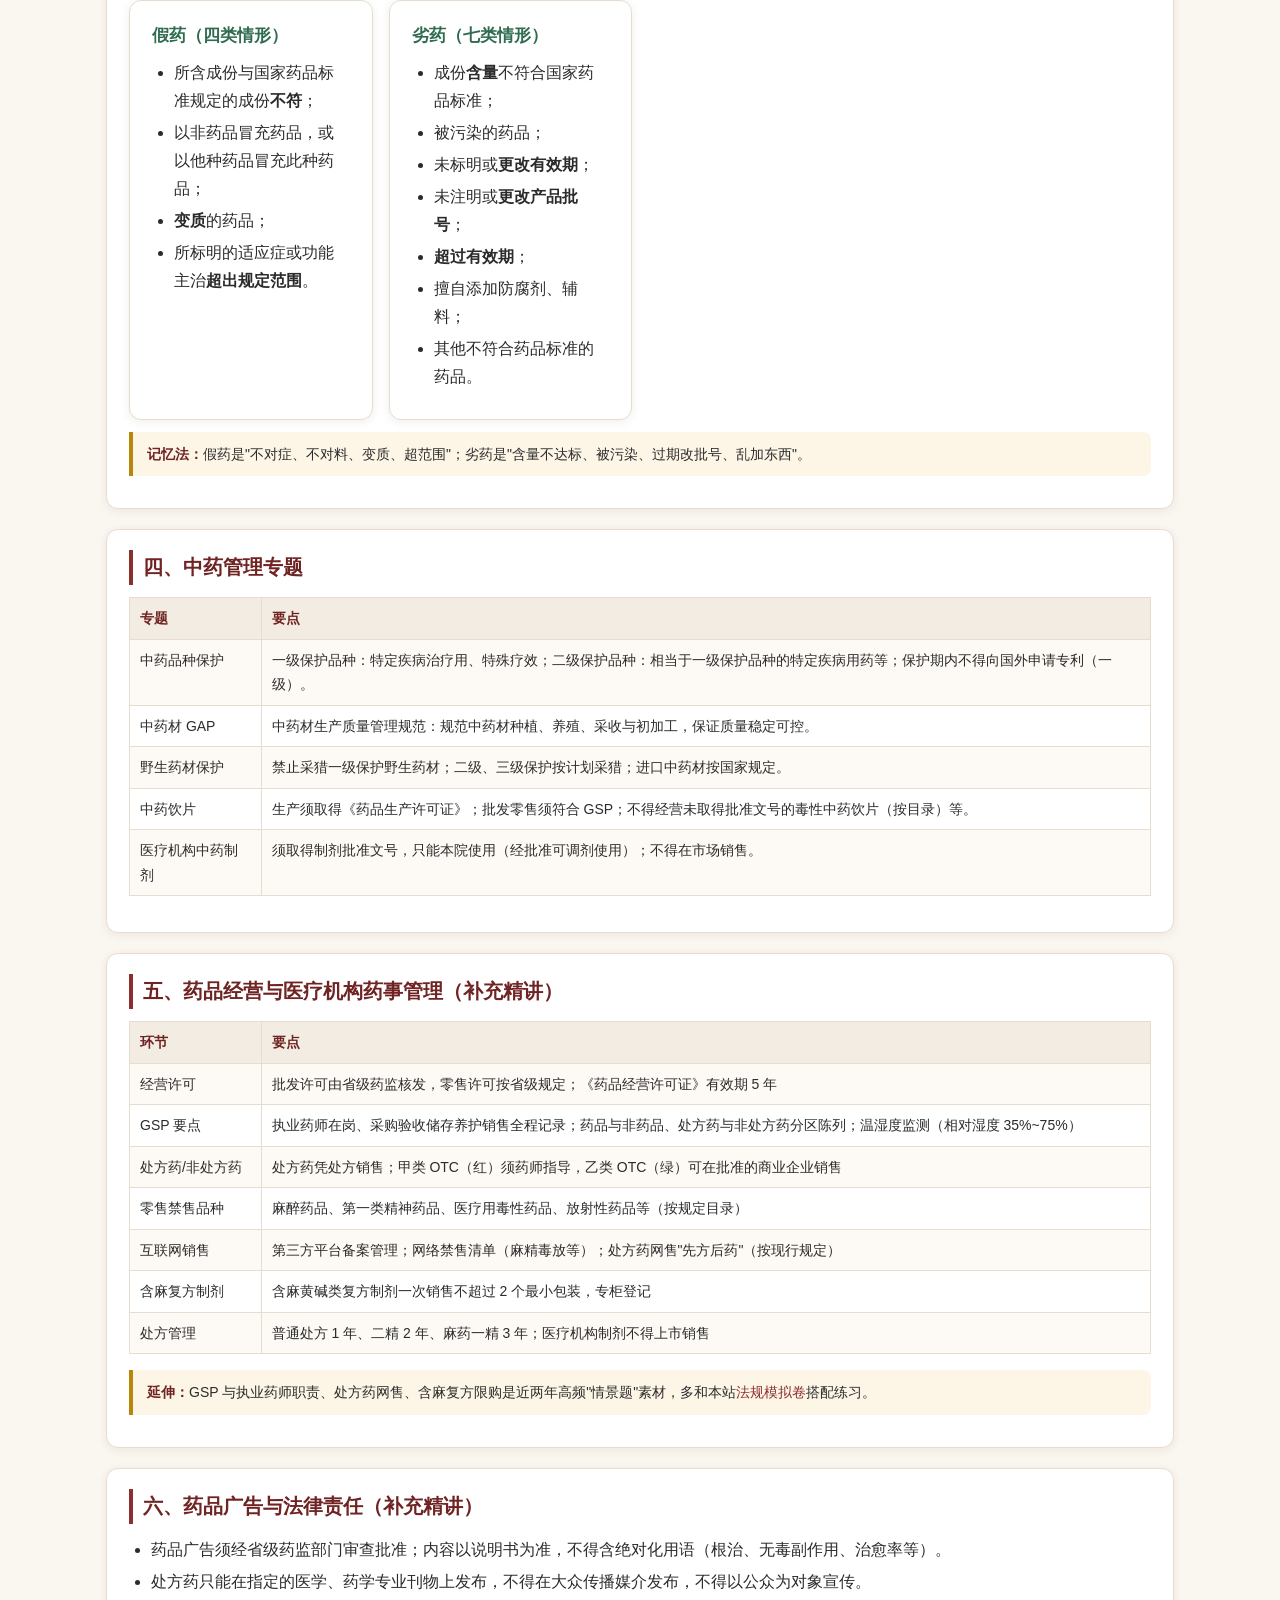
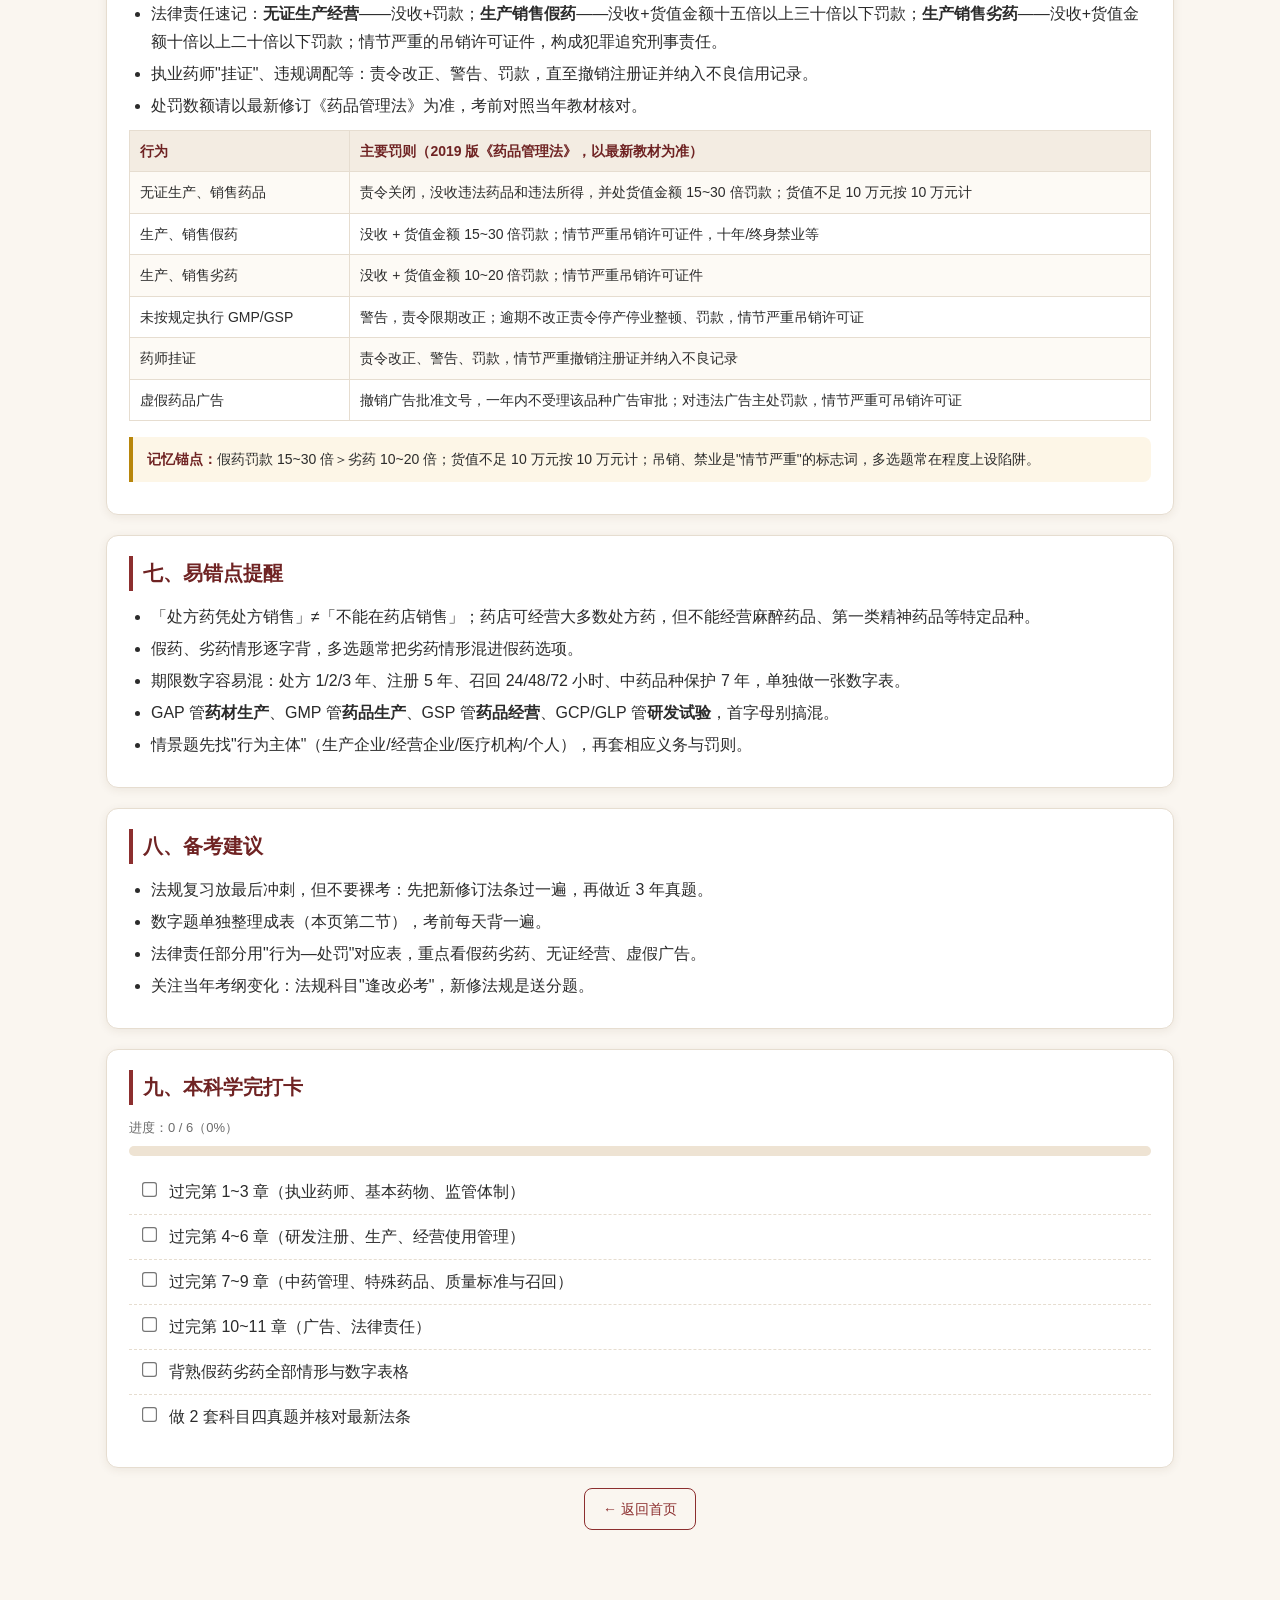
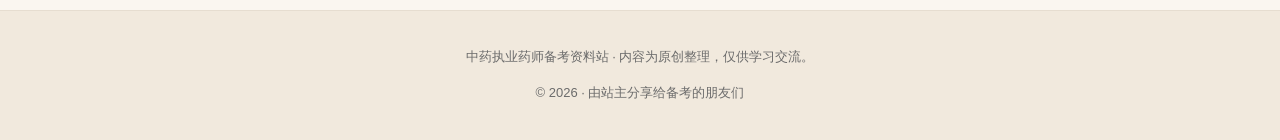
==== commit e17d01a4: "中药执业药师备考资料站：科目框架、口诀、精讲、模拟卷、视频导航" ====
--- a/subjects/fl.html
+++ b/subjects/fl.html
@@ -37,7 +37,7 @@
     <h1 class="page-title">科目四 · 药事管理与法规</h1>
     <p class="page-sub">四科中唯一一门药学与中药学类共用考卷的科目。以最新版《药品管理法》和配套法规为主线，数字、期限、分类、法律责任是命题重心，特别爱考"新修法条"和情景题。</p>
 
-    <div class="tip tip-warn"><strong>2026 考试提醒：</strong>本科目每科 100 题 / 满分 100 分 / 90 分钟 / 60 分合格，实行机考；题型分布为 A 型 40 + B 型 45 + C 型 10 + X 型 5。与其他科目不同的是<strong>法规备选项为 4 个</strong>（其他科目 5 个），X 型题每题 1 分、全对才得分。法规"逢改必考"，务必用当年最新教材与大纲（第九版·2026）。</div>
+    <div class="tip tip-warn"><strong>2026 考试提醒：</strong>本科目每科 100 题 / 满分 100 分 / 90 分钟 / 60 分合格，实行机考；题型分布为 A 型 40 + B 型 40 + C 型 15 + X 型 5。与其他科目不同的是<strong>法规备选项为 4 个</strong>（其他科目 5 个），X 型题每题 1 分、全对才得分。法规"逢改必考"，务必用当年最新教材与大纲（第九版·2026）。</div>
 
     <div class="tip tip-warn"><strong>特别提醒：</strong>法规更新快，本页整理的是稳定框架与常见考点，具体法条、期限、数字务必以报考当年官方教材和最新法律法规为准。</div>
 
--- a/css/style.css
+++ b/css/style.css
@@ -421,6 +421,9 @@
 }
 .quiz-q .explain.show { display: block; }
 .quiz-q .mark { margin-left: 6px; font-weight: 700; }
+.quiz-q[data-current="1"] { border-color: #8fb0e8; box-shadow: 0 0 0 2px rgba(143, 176, 232, 0.25); }
+.q-pager { display: flex; align-items: center; justify-content: space-between; gap: 12px; margin: 4px 0 18px; flex-wrap: wrap; }
+.q-pager-info { font-size: 13px; color: #666; }
 .mark-right { color: #2f6b4f; }
 .mark-wrong { color: #c0392b; }
 
